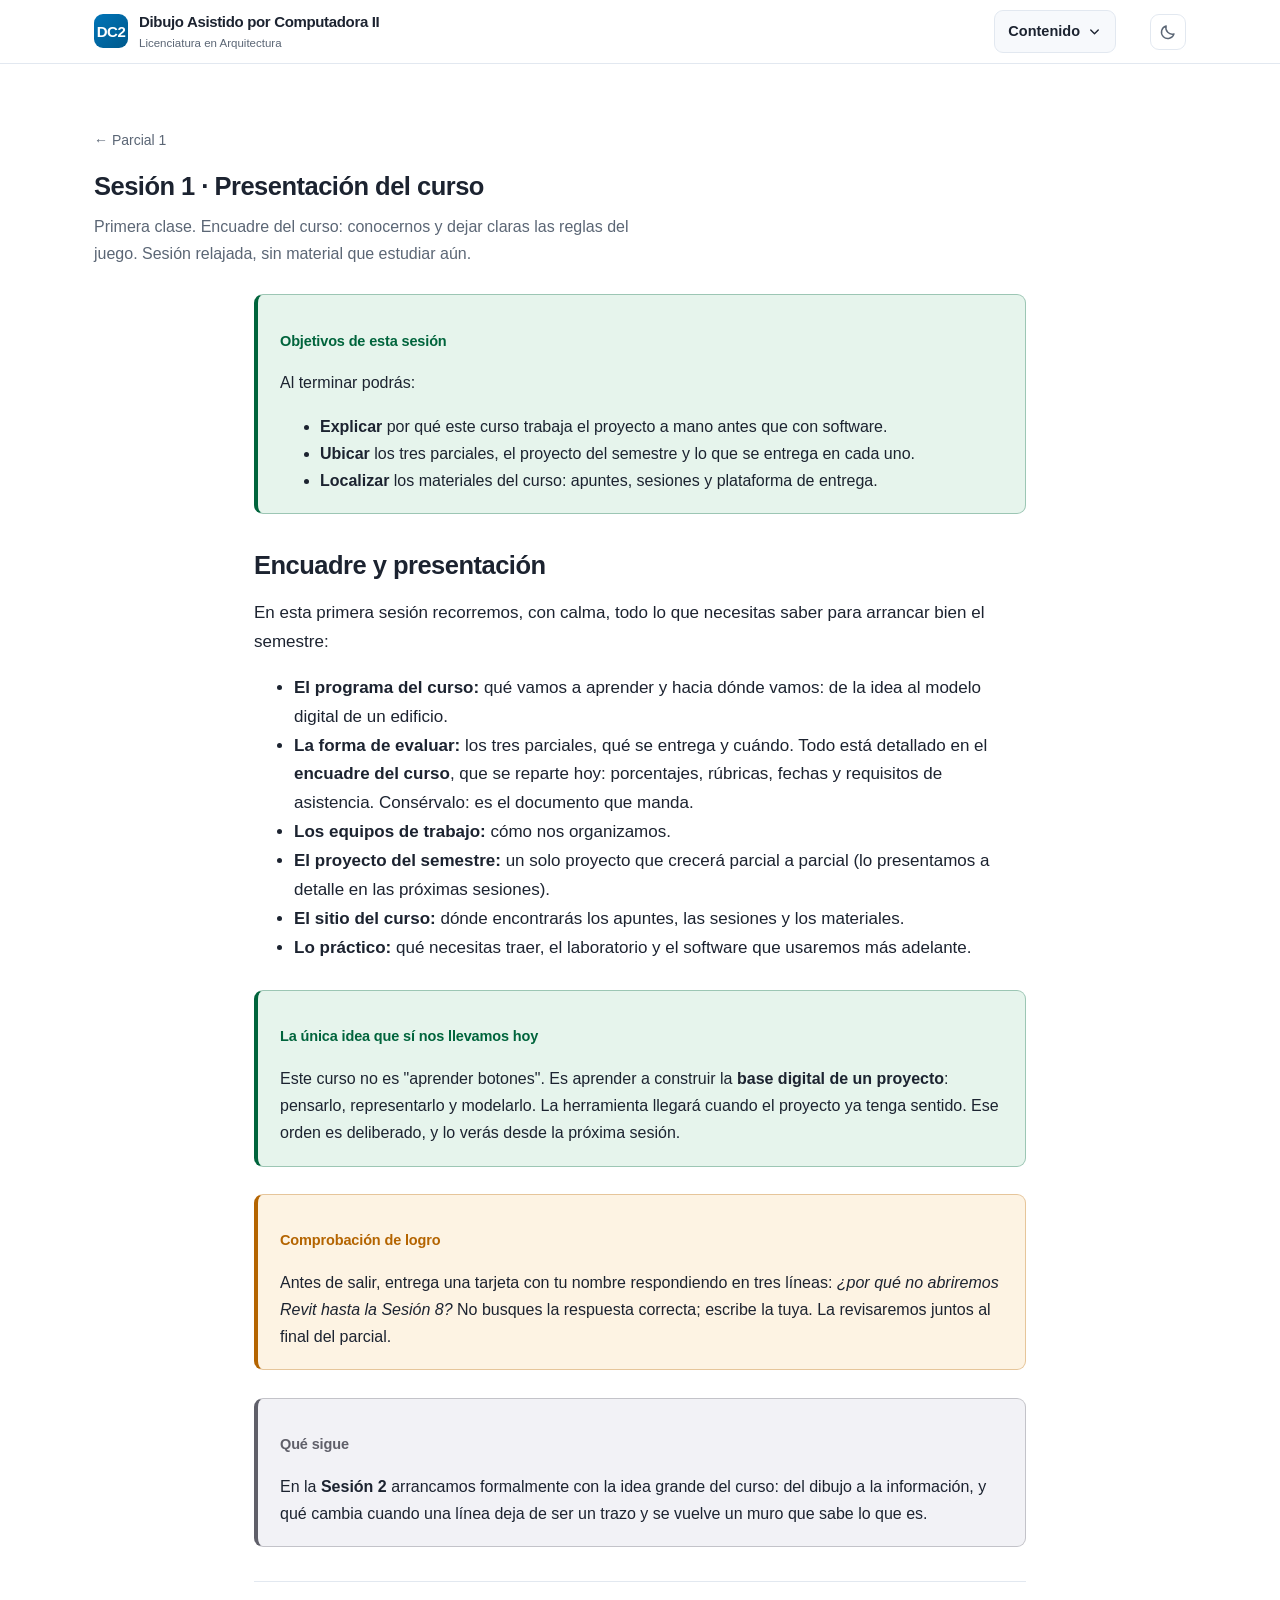
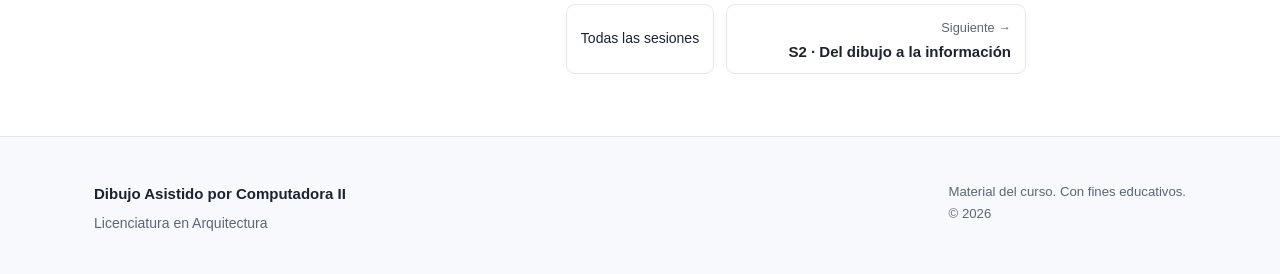
==== temas/sesion-1.html @ a5e87a87 "primer commit" ====
<!DOCTYPE html>
<html lang="es">
<head>
<meta charset="UTF-8">
<meta name="viewport" content="width=device-width, initial-scale=1">
<title>Sesión 1 · Presentación del curso | Dibujo Asistido por Computadora II</title>
<meta name="description" content="Sesión 1 del Parcial 1: encuadre y presentación del curso Dibujo Asistido por Computadora II.">
<link rel="stylesheet" href="../assets/css/estilos.css">
<script>
  (function () {
    try {
      var t = localStorage.getItem('dacii-tema');
      if (!t) t = window.matchMedia('(prefers-color-scheme: dark)').matches ? 'oscuro' : 'claro';
      if (t === 'oscuro') document.documentElement.setAttribute('data-tema', 'oscuro');
    } catch (e) {}
  })();
</script>
</head>
<body>

<nav class="nav">
  <div class="contenedor nav__inner">
    <a class="nav__marca" href="../index.html">
      <span class="nav__logo">DC2</span>
      <span>Dibujo Asistido por Computadora II<small>Licenciatura en Arquitectura</small></span>
    </a>
    <div class="menu" data-menu>
      <noscript><a class="menu__respaldo" href="../index.html">Contenido del curso</a></noscript>
    </div>
      <button class="tema-btn" id="tema-btn" type="button"
              aria-label="Cambiar entre modo claro y oscuro" title="Cambiar tema">
        <svg class="luna" viewBox="0 0 24 24" aria-hidden="true"><path d="M20 14.5A8.5 8.5 0 0 1 9.5 4a8.5 8.5 0 1 0 10.5 10.5Z"/></svg>
        <svg class="sol" viewBox="0 0 24 24" aria-hidden="true"><circle cx="12" cy="12" r="4.2"/><path d="M12 2.4v2.2M12 19.4v2.2M2.4 12h2.2M19.4 12h2.2M5.2 5.2l1.6 1.6M17.2 17.2l1.6 1.6M18.8 5.2l-1.6 1.6M6.8 17.2l-1.6 1.6"/></svg>
      </button>
  </div>
</nav>

<main>
<section class="seccion">
  <div class="contenedor parcial-cab">
    <a class="volver" href="../parcial-1.html">&larr; Parcial 1</a>
    <h1>Sesión 1 · Presentación del curso</h1>
    <p class="parcial-desc">Primera clase. Encuadre del curso: conocernos y dejar claras las reglas del juego. Sesión relajada, sin material que estudiar aún.</p>
  </div>

  <div class="contenedor sesion-cuerpo">

    <div class="caja caja--concepto">
      <p class="caja__titulo">Objetivos de esta sesión</p>
      <p>Al terminar podrás:</p>
      <ul>
        <li><strong>Explicar</strong> por qué este curso trabaja el proyecto a mano antes que con software.</li>
        <li><strong>Ubicar</strong> los tres parciales, el proyecto del semestre y lo que se entrega en cada uno.</li>
        <li><strong>Localizar</strong> los materiales del curso: apuntes, sesiones y plataforma de entrega.</li>
      </ul>
    </div>

    <h2>Encuadre y presentación</h2>
    <p>
      En esta primera sesión recorremos, con calma, todo lo que necesitas saber para arrancar bien el
      semestre:
    </p>
    <ul>
      <li><strong>El programa del curso:</strong> qué vamos a aprender y hacia dónde vamos: de la idea al modelo digital de un edificio.</li>
      <li><strong>La forma de evaluar:</strong> los tres parciales, qué se entrega y cuándo. Todo está detallado en el <strong>encuadre del curso</strong>, que se reparte hoy: porcentajes, rúbricas, fechas y requisitos de asistencia. Consérvalo: es el documento que manda.</li>
      <li><strong>Los equipos de trabajo:</strong> cómo nos organizamos.</li>
      <li><strong>El proyecto del semestre:</strong> un solo proyecto que crecerá parcial a parcial (lo presentamos a detalle en las próximas sesiones).</li>
      <li><strong>El sitio del curso:</strong> dónde encontrarás los apuntes, las sesiones y los materiales.</li>
      <li><strong>Lo práctico:</strong> qué necesitas traer, el laboratorio y el software que usaremos más adelante.</li>
    </ul>

    <div class="caja caja--concepto">
      <p class="caja__titulo">La única idea que sí nos llevamos hoy</p>
      <p>
        Este curso no es "aprender botones". Es aprender a construir la <strong>base digital de un
        proyecto</strong>: pensarlo, representarlo y modelarlo. La herramienta llegará cuando el proyecto
        ya tenga sentido. Ese orden es deliberado, y lo verás desde la próxima sesión.
      </p>
    </div>

    <div class="caja caja--practica">
      <p class="caja__titulo">Comprobación de logro</p>
      <p>
        Antes de salir, entrega una tarjeta con tu nombre respondiendo en tres líneas:
        <em>¿por qué no abriremos Revit hasta la Sesión 8?</em> No busques la respuesta correcta;
        escribe la tuya. La revisaremos juntos al final del parcial.
      </p>
    </div>

    <div class="caja caja--recordatorio">
      <p class="caja__titulo">Qué sigue</p>
      <p>
        En la <strong>Sesión 2</strong> arrancamos formalmente con la idea grande del curso: del dibujo a
        la información, y qué cambia cuando una línea deja de ser un trazo y se vuelve un muro que sabe lo
        que es.
      </p>
    </div>

    <nav class="nav-sesiones" aria-label="Navegación entre sesiones">
      <span class="nav-sesiones__hueco"></span>
      <a class="nav-sesiones__ind" href="../parcial-1.html">Todas las sesiones</a>
      <a class="nav-sesiones__sig" href="sesion-2.html">
        <span class="nav-sesiones__rotulo">Siguiente &rarr;</span>
        <span class="nav-sesiones__titulo">S2 · Del dibujo a la información</span>
      </a>
    </nav>

  </div>
</section>
</main>

<footer class="pie">
  <div class="contenedor pie__inner">
    <div>
      <strong>Dibujo Asistido por Computadora II</strong>
      Licenciatura en Arquitectura
    </div>
    <div class="pie__nota">
      Material del curso. Con fines educativos.
      <br>&copy; <span data-anio>2026</span>
    </div>
  </div>
</footer>

<script src="../assets/js/main.js"></script>
<script src="../assets/js/curso.js"></script>
<script src="../assets/js/menu.js"></script>
</body>
</html>
---- assets/css/estilos.css ----
/* ===================================================================
   Dibujo Asistido por Computadora II · Hoja de estilos
   =================================================================== */

:root {
  --azul-oscuro: #005a8c;
  --azul-medio: #0074b8;
  --azul-claro: #e8f0f9;
  --verde: #00643c;
  --verde-claro: #e6f4ec;
  --gris-azul: #465a6e;
  --gris-azul-claro: #eef2f7;
  --gris-calido: #5f5f69;
  --gris-calido-claro: #f2f2f6;
  --morado: #5a0078;
  --morado-claro: #f4ecf9;
  --naranja: #b46400;
  --naranja-claro: #fdf3e3;
  --rojo: #b41e1e;
  --rojo-claro: #fdeced;

  --texto: #1c2330;
  --texto-suave: #5b6675;
  --borde: #e2e8f0;
  --fondo: #ffffff;
  --fondo-alt: #f7f9fc;
  --tarjeta: #ffffff;
  --nav-fondo: rgba(255, 255, 255, .86);
  --hero-1: rgba(10, 77, 140, .11);
  --hero-2: rgba(0, 100, 60, .07);
  --brillo-fig: none;

  --radio: 14px;
  --radio-sm: 9px;
  --sombra: 0 1px 2px rgba(16, 30, 54, .04), 0 6px 20px rgba(16, 30, 54, .06);
  --sombra-hover: 0 2px 4px rgba(16, 30, 54, .06), 0 14px 34px rgba(16, 30, 54, .12);
  --ancho: 1140px;
  --sans: "Inter", -apple-system, BlinkMacSystemFont, "Segoe UI", Roboto, "Helvetica Neue", Arial, sans-serif;

  --alto-nav: 64px;
}

/* ===================================================================
   Tema oscuro
   Los acentos se aclaran (para leerse sobre fondo oscuro) y los fondos
   «claros» de las cajas didácticas se vuelven tintes profundos del
   mismo color, conservando el código cromático del apunte.
   =================================================================== */
[data-tema="oscuro"] {
  --azul-oscuro: #8ab8ea;
  --azul-medio: #6ba6e4;
  --azul-claro: #15273d;
  --verde: #6fd0a4;
  --verde-claro: #0e2a20;
  --gris-azul: #a8bacd;
  --gris-azul-claro: #1b2431;
  --gris-calido: #b2b2bf;
  --gris-calido-claro: #1f1f28;
  --morado: #cba0e2;
  --morado-claro: #241531;
  --naranja: #e2a755;
  --naranja-claro: #2b2010;
  --rojo: #ee9091;
  --rojo-claro: #2e1618;

  --texto: #e5ecf4;
  --texto-suave: #97a5b6;
  --borde: #27313f;
  --fondo: #0f1520;
  --fondo-alt: #151d2a;
  --tarjeta: #182131;
  --nav-fondo: rgba(15, 21, 32, .88);
  --hero-1: rgba(107, 166, 228, .12);
  --hero-2: rgba(111, 208, 164, .07);
  --brillo-fig: brightness(.9) contrast(1.02);

  --sombra: 0 1px 2px rgba(0, 0, 0, .3), 0 6px 20px rgba(0, 0, 0, .28);
  --sombra-hover: 0 2px 4px rgba(0, 0, 0, .34), 0 14px 34px rgba(0, 0, 0, .42);

  color-scheme: dark;
}

html { transition: none; }
body, .nav, .bloque, .caja, .instructor, table, .glosario div, .nav-apuntes a {
  transition: background-color .22s ease, border-color .22s ease, color .22s ease;
}
@media (prefers-reduced-motion: reduce) {
  * { transition: none !important; }
}

/* --- Reset --- */
*, *::before, *::after { box-sizing: border-box; }
html { scroll-behavior: smooth; scroll-padding-top: calc(var(--alto-nav) + 20px); -webkit-text-size-adjust: 100%; }
body {
  margin: 0;
  font-family: var(--sans);
  font-size: 17px;
  line-height: 1.7;
  color: var(--texto);
  background: var(--fondo);
  -webkit-font-smoothing: antialiased;
}
img { max-width: 100%; height: auto; display: block; }
a { color: var(--azul-medio); text-decoration: none; }
a:hover { text-decoration: underline; }
h1, h2, h3, h4 { line-height: 1.25; letter-spacing: -.02em; margin: 0 0 .5em; font-weight: 700; }

.contenedor { width: 100%; max-width: var(--ancho); margin: 0 auto; padding: 0 24px; }

/* ===================================================================
   Barra de navegación
   =================================================================== */
.nav {
  position: sticky; top: 0; z-index: 100;
  height: var(--alto-nav);
  background: var(--nav-fondo);
  backdrop-filter: saturate(180%) blur(14px);
  -webkit-backdrop-filter: saturate(180%) blur(14px);
  border-bottom: 1px solid var(--borde);
}
.nav__inner { height: 100%; display: flex; align-items: center; gap: 28px; }
.nav__marca { display: flex; align-items: center; gap: 11px; font-weight: 700; color: var(--texto); letter-spacing: -.02em; }
.nav__marca:hover { text-decoration: none; }
.nav__logo {
  width: 34px; height: 34px; border-radius: 9px; flex-shrink: 0;
  background: linear-gradient(135deg, var(--azul-medio), var(--azul-oscuro));
  color: #fff; display: grid; place-items: center;
  font-size: 13px; font-weight: 800; letter-spacing: -.03em;
}
.nav__marca span { font-size: 15px; }
.nav__marca small { display: block; font-size: 11.5px; font-weight: 500; color: var(--texto-suave); letter-spacing: 0; }
.nav__links { margin-left: auto; display: flex; gap: 6px; align-items: center; }
.nav__links a {
  color: var(--texto-suave); font-size: 14.5px; font-weight: 500;
  padding: 7px 13px; border-radius: 8px; transition: .18s;
}
.nav__links a:hover { background: var(--fondo-alt); color: var(--azul-oscuro); text-decoration: none; }
.nav__links a.activo { color: var(--azul-oscuro); background: var(--azul-claro); font-weight: 600; }

/* --- Menú «Contenido» --- */
.menu { position: relative; margin-left: auto; }
.menu__btn {
  display: inline-flex; align-items: center; gap: 7px;
  font: inherit; font-size: 14.5px; font-weight: 600;
  color: var(--texto); background: var(--fondo-alt);
  border: 1px solid var(--borde); border-radius: 9px;
  padding: 8px 13px; cursor: pointer; transition: .18s;
}
.menu__btn:hover { border-color: color-mix(in srgb, var(--azul-medio) 38%, var(--fondo)); color: var(--azul-oscuro); }
.menu__btn:focus-visible { outline: 2px solid var(--azul-medio); outline-offset: 2px; }
.menu__btn svg { width: 15px; height: 15px; fill: none; stroke: currentColor; stroke-width: 2.2; stroke-linecap: round; stroke-linejoin: round; transition: transform .2s; }
.menu.abierto .menu__btn { background: var(--azul-claro); border-color: color-mix(in srgb, var(--azul-medio) 42%, var(--fondo)); color: var(--azul-oscuro); }
.menu.abierto .menu__btn svg { transform: rotate(180deg); }

.menu__panel {
  position: absolute; right: 0; top: calc(100% + 9px); z-index: 200;
  width: min(430px, calc(100vw - 32px));
  max-height: min(72vh, 640px); overflow-y: auto;
  background: var(--tarjeta); border: 1px solid var(--borde);
  border-radius: var(--radio); box-shadow: var(--sombra-hover);
  padding: 8px;
}
.menu__panel[hidden] { display: none; }

.menu__bloque {
  display: flex; flex-direction: column; gap: 1px;
  margin: 10px 0 6px; padding: 0 12px;
  font-size: 14.5px; font-weight: 700; color: var(--texto); letter-spacing: -.01em;
}
.menu__bloque:first-child { margin-top: 4px; }
.menu__bloque span {
  font-size: 11px; font-weight: 700; letter-spacing: .09em;
  text-transform: uppercase; color: var(--azul-medio);
}

.menu__lista { list-style: none; margin: 0 0 4px; padding: 0; }
.menu__lista li {
  display: grid; grid-template-columns: 30px minmax(0, 1fr) auto;
  align-items: center; gap: 10px;
  padding: 9px 12px; border-radius: var(--radio-sm);
}
.menu__lista li:hover { background: var(--fondo-alt); }
.menu__clave { font-size: 12.5px; font-weight: 800; color: var(--azul-medio); }
.menu__tema { font-size: 14.3px; color: var(--texto); line-height: 1.4; }
.menu__accesos { display: flex; gap: 6px; }
.menu__accesos a {
  font-size: 12.3px; font-weight: 600; color: var(--texto-suave);
  border: 1px solid var(--borde); border-radius: 999px; padding: 3px 11px;
  white-space: nowrap; transition: .16s;
}
.menu__accesos a:hover { background: var(--azul-claro); border-color: color-mix(in srgb, var(--azul-medio) 40%, var(--fondo)); color: var(--azul-oscuro); text-decoration: none; }
.menu__accesos a.aqui { background: var(--azul-oscuro); border-color: var(--azul-oscuro); color: var(--fondo); }
[data-tema="oscuro"] .menu__accesos a.aqui { color: #0f1520; }
.menu__pendiente { font-size: 11.5px; color: var(--texto-suave); font-style: italic; white-space: nowrap; }

.menu__inicio {
  display: block; margin: 6px 0 2px; padding: 11px 12px;
  border-top: 1px solid var(--borde); border-radius: 0 0 var(--radio-sm) var(--radio-sm);
  font-size: 13.8px; font-weight: 600; color: var(--azul-medio);
}
.menu__inicio:hover { background: var(--fondo-alt); text-decoration: none; }

.menu__respaldo { margin-left: auto; font-size: 14.5px; font-weight: 500; color: var(--texto-suave); }

.menu__btn .ico-lista { display: none; }
.menu__fondo { display: none; }

/* ---- Móvil: el panel deja de flotar y se ancla bajo la barra ---- */
@media (max-width: 700px) {
  /* El texto no cabe, pero un galón suelto no significa nada: se cambia por un
     icono de lista, y el botón conserva su nombre accesible en el aria-label. */
  .menu__btn span, .menu__btn .ico-galon { display: none; }
  .menu__btn .ico-lista { display: block; width: 21px; height: 21px; }
  .menu__btn { padding: 7px 9px; }

  /* Se posiciona respecto a la ventana, no al botón: así ocupa todo el ancho
     sin depender de la posición del botón ni del padding del contenedor. */
  .menu { position: static; }
  .menu__panel {
    position: fixed; left: 0; right: 0; top: var(--alto-nav);
    width: auto; max-height: calc(100vh - var(--alto-nav));
    max-height: calc(100dvh - var(--alto-nav));
    border-radius: 0; border-left: 0; border-right: 0;
    box-shadow: 0 14px 30px rgba(0, 0, 0, .22);
    padding: 4px 6px calc(16px + env(safe-area-inset-bottom));
    overscroll-behavior: contain;
  }

  .menu__fondo {
    display: block; position: fixed; inset: 0; z-index: 150;
    background: rgba(9, 13, 20, .42);
    -webkit-backdrop-filter: blur(2px); backdrop-filter: blur(2px);
  }
  .menu__fondo[hidden] { display: none; }

  body.menu-abierto { overflow: hidden; }

  /* Dos renglones por subtema y objetivos táctiles más grandes */
  .menu__bloque { padding: 0 14px; margin: 14px 0 4px; }
  .menu__lista li {
    grid-template-columns: 28px minmax(0, 1fr);
    row-gap: 8px; padding: 11px 14px; align-items: start;
  }
  .menu__tema { font-size: 15px; }
  .menu__accesos, .menu__pendiente { grid-column: 2; }
  .menu__accesos a { padding: 8px 16px; font-size: 13.2px; }
  .menu__inicio { padding: 14px; margin-top: 8px; }
}

/* --- Interruptor de tema --- */
.tema-btn {
  margin-left: 6px; flex-shrink: 0;
  width: 36px; height: 36px; padding: 0;
  display: grid; place-items: center;
  background: transparent; color: var(--texto-suave);
  border: 1px solid var(--borde); border-radius: 9px;
  cursor: pointer; transition: .18s;
}
.tema-btn:hover { color: var(--azul-oscuro); background: var(--fondo-alt); border-color: color-mix(in srgb, var(--azul-medio) 38%, var(--fondo)); }
.tema-btn:focus-visible { outline: 2px solid var(--azul-medio); outline-offset: 2px; }
.tema-btn svg { width: 18px; height: 18px; fill: none; stroke: currentColor; stroke-width: 1.9; stroke-linecap: round; stroke-linejoin: round; }
/* se muestra el icono del tema al que se cambiará */
.tema-btn .luna { display: block; }
.tema-btn .sol  { display: none; }
[data-tema="oscuro"] .tema-btn .luna { display: none; }
[data-tema="oscuro"] .tema-btn .sol  { display: block; }

/* ===================================================================
   Portada (hero)
   =================================================================== */
.hero {
  background:
    radial-gradient(1100px 480px at 82% -12%, var(--hero-1), transparent 62%),
    radial-gradient(760px 400px at 8% 8%, var(--hero-2), transparent 60%),
    var(--fondo-alt);
  border-bottom: 1px solid var(--borde);
  padding: 76px 0 68px;
}
.hero__etiqueta {
  display: inline-flex; align-items: center; gap: 8px;
  font-size: 12.5px; font-weight: 600; letter-spacing: .07em; text-transform: uppercase;
  color: var(--azul-medio); background: var(--tarjeta);
  border: 1px solid color-mix(in srgb, var(--azul-medio) 22%, var(--fondo)); border-radius: 999px; padding: 6px 15px; margin-bottom: 22px;
}
.hero h1 { font-size: clamp(2.3rem, 5.4vw, 3.5rem); margin-bottom: .3em; letter-spacing: -.035em; }
.hero__sub { font-size: clamp(1.02rem, 2.1vw, 1.2rem); color: var(--texto-suave); max-width: 640px; margin: 0 0 30px; }
.hero__datos { display: flex; flex-wrap: wrap; gap: 12px; }
.dato {
  background: var(--tarjeta); border: 1px solid var(--borde); border-radius: 10px;
  padding: 9px 16px; font-size: 14px; color: var(--texto-suave);
}
.dato strong { color: var(--texto); font-weight: 600; }

/* ===================================================================
   Secciones
   =================================================================== */
.seccion { padding: 62px 0; }
.seccion--alt { background: var(--fondo-alt); border-block: 1px solid var(--borde); }
.seccion__titulo { font-size: 1.05rem; font-weight: 700; letter-spacing: .04em; text-transform: uppercase; color: var(--azul-medio); margin-bottom: 6px; }
.seccion__desc { color: var(--texto-suave); margin: 0 0 34px; max-width: 620px; }

/* ===================================================================
   Tarjetas de bloque
   =================================================================== */
/* min(330px, 100%) evita que la pista mínima supere el ancho de un celular angosto */
.bloques { display: grid; grid-template-columns: repeat(auto-fit, minmax(min(330px, 100%), 1fr)); gap: 24px; }

.bloque {
  background: var(--tarjeta); border: 1px solid var(--borde); border-radius: var(--radio);
  padding: 30px 30px 26px; box-shadow: var(--sombra);
  display: flex; flex-direction: column;
  transition: transform .22s ease, box-shadow .22s ease, border-color .22s ease;
}
.bloque:hover { transform: translateY(-3px); box-shadow: var(--sombra-hover); border-color: color-mix(in srgb, var(--azul-medio) 30%, var(--fondo)); }
.bloque__cab { display: flex; align-items: flex-start; gap: 15px; margin-bottom: 16px; }
.bloque__num {
  width: 46px; height: 46px; flex-shrink: 0; border-radius: 12px;
  display: grid; place-items: center; font-size: 19px; font-weight: 800;
  background: var(--azul-claro); color: var(--azul-oscuro);
}
.bloque--2 .bloque__num { background: var(--verde-claro); color: var(--verde); }
.bloque__cab h3 { font-size: 1.32rem; margin: 3px 0 3px; }
.bloque__cab p { margin: 0; font-size: 13.5px; color: var(--texto-suave); }
.bloque > p { color: var(--texto-suave); font-size: 15.2px; margin: 0 0 20px; }

.subtemas { list-style: none; margin: 0 0 22px; padding: 0; display: flex; flex-direction: column; gap: 9px; }
.subtemas li a, .subtemas li span {
  display: flex; align-items: center; gap: 12px;
  padding: 12px 15px; border-radius: var(--radio-sm);
  background: var(--fondo-alt); border: 1px solid transparent;
  font-size: 15px; color: var(--texto); transition: .18s;
}
.subtemas li a:hover { background: var(--azul-claro); border-color: color-mix(in srgb, var(--azul-medio) 34%, var(--fondo)); text-decoration: none; }
.subtemas li span { color: var(--texto-suave); }
.subtemas .clave { font-weight: 700; color: var(--azul-medio); font-size: 13px; min-width: 26px; }
.bloque--2 .subtemas .clave { color: var(--verde); }
.subtemas .flecha { margin-left: auto; color: var(--texto-suave); font-size: 15px; }

.bloque__pie { margin-top: auto; padding-top: 18px; border-top: 1px solid var(--borde); display: flex; align-items: center; gap: 10px; }

.chip {
  display: inline-flex; align-items: center; gap: 6px;
  font-size: 12px; font-weight: 600; letter-spacing: .03em;
  padding: 4px 11px; border-radius: 999px;
}
.chip--ok { background: var(--verde-claro); color: var(--verde); }
.chip--wip { background: var(--naranja-claro); color: var(--naranja); }
.chip--info { background: var(--azul-claro); color: var(--azul-oscuro); }
.chip--llave { background: var(--morado-claro); color: var(--morado); }

/* ===================================================================
   Instructor
   =================================================================== */
.instructor {
  display: flex; align-items: center; gap: 34px;
  background: var(--tarjeta); border: 1px solid var(--borde); border-radius: var(--radio);
  padding: 34px 38px; box-shadow: var(--sombra); max-width: 680px;
}
.instructor__foto {
  width: 156px; height: 156px; flex-shrink: 0;
  border-radius: 50%; object-fit: cover; object-position: center 42%;
  background: var(--tarjeta);
  border: 4px solid var(--tarjeta);
  box-shadow: 0 0 0 1px var(--borde), 0 8px 24px rgba(16, 30, 54, .13);
}
.instructor__nombre { font-size: 1.42rem; margin: 0 0 3px; letter-spacing: -.025em; }
.instructor__rol { font-size: 14px; font-weight: 600; letter-spacing: .05em; text-transform: uppercase; color: var(--azul-medio); margin: 0 0 12px; }
.instructor__nota { margin: 0; color: var(--texto-suave); font-size: 15.2px; line-height: 1.6; }

@media (max-width: 620px) {
  .instructor { flex-direction: column; text-align: center; gap: 22px; padding: 30px 24px; }
  .instructor__foto { width: 132px; height: 132px; }
}

/* ===================================================================
   Botones
   =================================================================== */
.btn {
  display: inline-flex; align-items: center; gap: 8px;
  padding: 11px 20px; border-radius: 10px; font-size: 14.5px; font-weight: 600;
  border: 1px solid transparent; cursor: pointer; transition: .18s;
}
.btn:hover { text-decoration: none; }
.btn--primario { background: var(--azul-oscuro); color: #fff; }
.btn--primario:hover { background: var(--azul-medio); }
.btn--sec { background: var(--tarjeta); color: var(--texto); border-color: var(--borde); }
.btn--sec:hover { border-color: color-mix(in srgb, var(--azul-medio) 38%, var(--fondo)); background: var(--fondo-alt); }

/* ===================================================================
   Página de apunte: layout con índice lateral
   =================================================================== */
.apunte-layout {
  max-width: var(--ancho); margin: 0 auto; padding: 0 24px;
  display: grid; grid-template-columns: 258px minmax(0, 1fr); gap: 52px;
  align-items: start;
}

.toc {
  position: sticky; top: calc(var(--alto-nav) + 26px);
  max-height: calc(100vh - var(--alto-nav) - 52px); overflow-y: auto;
  padding: 26px 0 40px; font-size: 14px;
}
.toc__titulo { font-size: 11.5px; font-weight: 700; letter-spacing: .1em; text-transform: uppercase; color: var(--texto-suave); margin-bottom: 14px; }
.toc ol { list-style: none; margin: 0; padding: 0; border-left: 2px solid var(--borde); }
.toc li a {
  display: block; padding: 6px 0 6px 15px; margin-left: -2px;
  border-left: 2px solid transparent; color: var(--texto-suave); line-height: 1.45; transition: .16s;
}
.toc li a:hover { color: var(--azul-oscuro); text-decoration: none; }
.toc li a.activo { color: var(--azul-oscuro); font-weight: 600; border-left-color: var(--azul-medio); }
.toc li.sub a { padding-left: 27px; font-size: 13.3px; }

.apunte { padding: 26px 0 80px; min-width: 0; max-width: 780px; }

.miga { font-size: 13.5px; color: var(--texto-suave); margin-bottom: 20px; }
.miga a { color: var(--texto-suave); }
.miga span { margin: 0 7px; opacity: .55; }

.apunte__cab { padding-bottom: 30px; border-bottom: 1px solid var(--borde); margin-bottom: 12px; }
.apunte__cab .etiqueta {
  display: inline-block; font-size: 12px; font-weight: 700; letter-spacing: .09em; text-transform: uppercase;
  color: var(--azul-medio); background: var(--azul-claro); padding: 5px 12px; border-radius: 999px; margin-bottom: 16px;
}
.apunte__cab h1 { font-size: clamp(1.95rem, 4.2vw, 2.7rem); margin-bottom: .3em; }
.apunte__cab .bajada { color: var(--texto-suave); font-size: 1.05rem; margin: 0 0 22px; }
.apunte__acciones { display: flex; flex-wrap: wrap; gap: 10px; }

.apunte h2 {
  font-size: 1.58rem; margin: 2.4em 0 .7em; padding-top: .35em;
  scroll-margin-top: calc(var(--alto-nav) + 20px);
}
.apunte h2:first-of-type { margin-top: 1.6em; }
.apunte h3 { font-size: 1.17rem; margin: 1.9em 0 .55em; color: var(--azul-oscuro); scroll-margin-top: calc(var(--alto-nav) + 20px); }
.apunte p { margin: 0 0 1.15em; }
.apunte ul, .apunte ol { margin: 0 0 1.25em; padding-left: 1.45em; }
.apunte li { margin-bottom: .45em; }
.apunte li::marker { color: var(--azul-medio); }

.divisor-parte {
  display: flex; align-items: center; gap: 18px;
  margin: 3.4em 0 2em; color: var(--azul-oscuro);
  font-size: 13px; font-weight: 700; letter-spacing: .13em; text-transform: uppercase;
  scroll-margin-top: calc(var(--alto-nav) + 20px);
}
.divisor-parte::before, .divisor-parte::after { content: ""; flex: 1; height: 1px; background: linear-gradient(90deg, transparent, color-mix(in srgb, var(--azul-medio) 45%, var(--fondo)), transparent); }

/* --- Cajas didácticas --- */
.caja {
  border-radius: var(--radio-sm); border: 1px solid; border-left-width: 4px;
  padding: 19px 22px; margin: 1.7em 0; font-size: 16px;
}
.caja__titulo { font-weight: 700; font-size: 14.5px; margin-bottom: 9px; display: flex; align-items: center; gap: 8px; letter-spacing: -.01em; }
.caja p:last-child, .caja ul:last-child, .caja ol:last-child { margin-bottom: 0; }
.caja ul, .caja ol { margin-bottom: .6em; }

.caja--definicion { background: var(--azul-claro); border-color: color-mix(in srgb, var(--azul-oscuro) 32%, var(--azul-claro)); border-left-color: var(--azul-oscuro); }
.caja--definicion .caja__titulo { color: var(--azul-oscuro); }
.caja--concepto { background: var(--verde-claro); border-color: color-mix(in srgb, var(--verde) 32%, var(--verde-claro)); border-left-color: var(--verde); }
.caja--concepto .caja__titulo { color: var(--verde); }
.caja--alerta { background: var(--gris-azul-claro); border-color: color-mix(in srgb, var(--gris-azul) 32%, var(--gris-azul-claro)); border-left-color: var(--gris-azul); }
.caja--alerta .caja__titulo { color: var(--gris-azul); }
.caja--recordatorio { background: var(--gris-calido-claro); border-color: color-mix(in srgb, var(--gris-calido) 32%, var(--gris-calido-claro)); border-left-color: var(--gris-calido); }
.caja--recordatorio .caja__titulo { color: var(--gris-calido); }
.caja--reflexion { background: var(--morado-claro); border-color: color-mix(in srgb, var(--morado) 32%, var(--morado-claro)); border-left-color: var(--morado); }
.caja--reflexion .caja__titulo { color: var(--morado); }
.caja--practica { background: var(--naranja-claro); border-color: color-mix(in srgb, var(--naranja) 32%, var(--naranja-claro)); border-left-color: var(--naranja); }
.caja--practica .caja__titulo { color: var(--naranja); }

/* --- Figuras --- */
figure { margin: 2em 0; }
figure img { border-radius: var(--radio-sm); border: 1px solid var(--borde); margin: 0 auto; filter: var(--brillo-fig); }
figcaption { font-size: 13.6px; color: var(--texto-suave); line-height: 1.55; margin-top: 11px; text-align: center; }
figcaption b { color: var(--texto); font-weight: 600; }
.fig-doble { display: grid; grid-template-columns: 1fr 1fr; gap: 20px; align-items: end; }
.fig-doble figcaption { margin-top: 9px; font-size: 12.8px; }
.fig-estrecha img { max-width: min(460px, 100%); }
.fig-media img { max-width: min(600px, 100%); }

/* --- Tablas --- */
.tabla-envoltura { overflow-x: auto; margin: 1.9em 0; border: 1px solid var(--borde); border-radius: var(--radio-sm); }
table { width: 100%; border-collapse: collapse; font-size: 15.2px; }
thead th {
  background: var(--fondo-alt); text-align: left; font-weight: 700; font-size: 13.5px;
  letter-spacing: .02em; color: var(--azul-oscuro); padding: 13px 17px; border-bottom: 2px solid var(--borde);
}
tbody td { padding: 13px 17px; border-bottom: 1px solid var(--borde); vertical-align: top; line-height: 1.55; }
tbody tr:last-child td { border-bottom: none; }
tbody tr:hover { background: var(--fondo-alt); }
table.centrada td, table.centrada th { text-align: center; }
.tabla-titulo { font-size: 13.6px; color: var(--texto-suave); margin: -1.1em 0 1.9em; text-align: center; }
/* Cuando el título va DENTRO de .tabla-envoltura, se muestra como barra de encabezado
   (evita que el margen negativo lo recorte contra el borde de la caja con overflow). */
.tabla-envoltura .tabla-titulo { margin: 0; padding: 0.7em 0.9em; border-bottom: 1px solid var(--borde); font-weight: 600; }

/* El título de tabla va en <caption> por accesibilidad: los lectores de pantalla
   lo anuncian junto con la tabla. Se estiliza igual que la antigua barra de encabezado. */
caption.tabla-titulo {
  caption-side: top;
  margin: 0;
  padding: 0.7em 0.9em;
  border-bottom: 1px solid var(--borde);
  font-size: 13.6px;
  font-weight: 600;
  color: var(--texto-suave);
  text-align: center;
  background: var(--fondo);
}

/* --- Línea de tiempo --- */
.timeline { margin: 2.2em 0 1.4em; overflow-x: auto; padding-bottom: 6px;
  -webkit-overflow-scrolling: touch;
  mask-image: linear-gradient(90deg, #000 92%, transparent);
  -webkit-mask-image: linear-gradient(90deg, #000 92%, transparent); }
@media (min-width: 780px) { .timeline { mask-image: none; -webkit-mask-image: none; } }
.timeline__pista { display: flex; gap: 0; min-width: 700px; position: relative; padding-top: 8px; }
.timeline__pista::before { content: ""; position: absolute; left: 0; right: 0; top: 34px; height: 2px; background: linear-gradient(90deg, color-mix(in srgb, var(--azul-medio) 32%, var(--fondo)), var(--azul-medio)); }
.hito { flex: 1; text-align: center; position: relative; padding-top: 0; }
.hito__anio { font-size: 13px; font-weight: 700; color: var(--azul-oscuro); margin-bottom: 8px; }
.hito__punto { width: 13px; height: 13px; border-radius: 50%; background: var(--tarjeta); border: 3px solid var(--azul-medio); margin: 0 auto 12px; position: relative; z-index: 1; }
.hito__texto { font-size: 12.4px; color: var(--texto-suave); line-height: 1.45; padding: 0 6px; }

/* --- Glosario --- */
.glosario { display: grid; gap: 2px; margin: 1.6em 0; border: 1px solid var(--borde); border-radius: var(--radio-sm); overflow: hidden; }
.glosario div { display: grid; grid-template-columns: 210px minmax(0,1fr); gap: 18px; padding: 14px 18px; background: var(--tarjeta); border-bottom: 1px solid var(--borde); font-size: 15.2px; }
.glosario div:last-child { border-bottom: none; }
.glosario dt { font-weight: 700; color: var(--azul-oscuro); margin: 0; }
.glosario dd { margin: 0; color: var(--texto-suave); }

/* --- Referencias / créditos --- */
.referencias { font-size: 15px; }
.referencias li { margin-bottom: .8em; }
.creditos { font-size: 13.2px; color: var(--texto-suave); background: var(--fondo-alt); border: 1px solid var(--borde); border-radius: var(--radio-sm); padding: 17px 20px; margin-top: 2.2em; line-height: 1.6; }

/* --- Navegación entre apuntes --- */
.nav-apuntes { display: grid; grid-template-columns: 1fr 1fr; gap: 16px; margin-top: 3.4em; padding-top: 2.2em; border-top: 1px solid var(--borde); }
.nav-apuntes a {
  border: 1px solid var(--borde); border-radius: var(--radio-sm); padding: 16px 19px;
  background: var(--tarjeta); transition: .18s; display: block;
}
.nav-apuntes a:hover { border-color: color-mix(in srgb, var(--azul-medio) 38%, var(--fondo)); box-shadow: var(--sombra); text-decoration: none; }
.nav-apuntes small { display: block; font-size: 12px; color: var(--texto-suave); margin-bottom: 4px; letter-spacing: .04em; text-transform: uppercase; font-weight: 600; }
.nav-apuntes strong { font-size: 15.2px; color: var(--texto); font-weight: 600; }
.nav-apuntes .der { text-align: right; }

/* --- Ecuaciones --- */
mjx-container[display="true"] { margin: 1.4em 0 !important; overflow-x: auto; overflow-y: hidden; }

/* ===================================================================
   Taller interactivo
   =================================================================== */
.taller-barra {
  position: sticky; top: var(--alto-nav); z-index: 50;
  display: flex; align-items: center; flex-wrap: wrap; gap: 12px;
  padding: 13px 18px; margin: 0 0 30px;
  background: var(--nav-fondo);
  backdrop-filter: saturate(180%) blur(14px);
  -webkit-backdrop-filter: saturate(180%) blur(14px);
  border: 1px solid var(--borde); border-radius: var(--radio-sm);
}
.taller-barra .marcador { font-size: 14.5px; color: var(--texto-suave); margin-right: auto; }
.taller-barra .marcador strong { color: var(--texto); }
.taller-barra .btn { padding: 8px 15px; font-size: 13.8px; }

.actividad {
  margin: 2.6em 0 0; padding-top: .4em;
  scroll-margin-top: calc(var(--alto-nav) + 76px);
}
.actividad__cab {
  display: flex; align-items: center; gap: 13px;
  background: var(--azul-oscuro); color: var(--fondo);
  border-radius: var(--radio-sm); padding: 13px 20px; margin-bottom: 18px;
}
[data-tema="oscuro"] .actividad__cab { color: #0f1520; }
.actividad__cab .n {
  width: 27px; height: 27px; flex-shrink: 0; border-radius: 50%;
  display: grid; place-items: center; font-size: 13.5px; font-weight: 800;
  background: rgba(255, 255, 255, .22);
}
.actividad__cab h2 { font-size: 1.16rem; margin: 0; letter-spacing: -.02em; }

.modelo { background: var(--verde-claro); border-color: color-mix(in srgb, var(--verde) 32%, var(--verde-claro)); border-left-color: var(--verde); }
.modelo .caja__titulo { color: var(--verde); }
.pista { background: var(--naranja-claro); border-color: color-mix(in srgb, var(--naranja) 30%, var(--naranja-claro)); border-left-color: var(--naranja); font-size: 15px; }
.pista .caja__titulo { color: var(--naranja); }

.ejercicio { border: 1px solid var(--borde); border-radius: var(--radio-sm); padding: 20px 22px; margin: 1.5em 0; background: var(--tarjeta); }
.ejercicio__num { font-weight: 700; color: var(--azul-oscuro); font-size: 15.5px; display: block; margin-bottom: 4px; }
.ejercicio__num .tipo { font-weight: 600; font-size: 11.5px; letter-spacing: .07em; text-transform: uppercase; color: var(--texto-suave); margin-left: 8px; }
.ejercicio > p:last-child, .ejercicio > ol:last-child, .ejercicio > div:last-child { margin-bottom: 0; }

/* --- Campos --- */
.hueco, .hueco-sel {
  font: inherit; font-size: 15.5px; color: var(--texto);
  background: var(--fondo-alt);
  border: 1px solid var(--borde); border-bottom: 2px solid var(--texto-suave);
  border-radius: 5px 5px 0 0; padding: 3px 8px; margin: 0 2px;
  transition: .16s; max-width: 100%;
}
.hueco:focus, .hueco-sel:focus { outline: none; border-bottom-color: var(--azul-medio); background: var(--azul-claro); }
.hueco-sel { padding: 4px 6px; }
.abierta {
  font: inherit; font-size: 15.5px; line-height: 1.6; color: var(--texto);
  width: 100%; background: var(--fondo-alt);
  border: 1px solid var(--borde); border-radius: var(--radio-sm);
  padding: 10px 13px; margin-top: 7px; resize: vertical;
}
.abierta:focus { outline: none; border-color: var(--azul-medio); }

.eleccion { display: inline-flex; gap: 5px; vertical-align: middle; margin-right: 9px; }
.eleccion button {
  font: inherit; font-size: 14px; font-weight: 700; line-height: 1;
  min-width: 34px; padding: 7px 9px; cursor: pointer;
  color: var(--texto-suave); background: var(--fondo-alt);
  border: 1px solid var(--borde); border-radius: 7px; transition: .16s;
}
.eleccion button:hover { border-color: var(--azul-medio); color: var(--azul-oscuro); }
.eleccion button[aria-pressed="true"] { background: var(--azul-oscuro); border-color: var(--azul-oscuro); color: var(--fondo); }
[data-tema="oscuro"] .eleccion button[aria-pressed="true"] { color: #0f1520; }

.opciones { display: flex; flex-wrap: wrap; gap: 8px 20px; margin: 8px 0 0; }
.opciones label { display: inline-flex; align-items: center; gap: 7px; font-size: 15.5px; cursor: pointer; }
.opciones input { accent-color: var(--azul-medio); width: 16px; height: 16px; }

.lista-ej { list-style: none; padding: 0; margin: 12px 0 0; }
.lista-ej > li { display: flex; align-items: flex-start; gap: 10px; padding: 7px 0; border-bottom: 1px solid var(--borde); }
.lista-ej > li:last-child { border-bottom: none; }
.lista-ej .enun { flex: 1; min-width: 0; }
.lista-ej .justif { display: block; width: 100%; margin-top: 6px; }

/* --- Estado de corrección --- */
.bien  { border-color: var(--verde) !important; background: var(--verde-claro) !important; }
.mal   { border-color: var(--naranja) !important; background: var(--naranja-claro) !important; }
.marca { font-size: 14px; font-weight: 700; margin-left: 7px; vertical-align: middle; }
.marca.ok  { color: var(--verde); }
.marca.no  { color: var(--naranja); }
.revisar {
  display: inline-flex; align-items: center; gap: 6px; margin-top: 8px;
  font-size: 13.2px; color: var(--texto-suave);
  background: var(--gris-calido-claro); border: 1px solid var(--borde);
  border-radius: 999px; padding: 4px 12px;
}
.revisar a { font-weight: 600; }

/* --- Emparejar / receta / mapa --- */
.emparejar { display: grid; grid-template-columns: minmax(0, 1fr) minmax(0, 1.25fr); gap: 26px; margin-top: 12px; }
.emparejar ol { margin: 0; padding-left: 1.3em; }
.emparejar > div > p { font-size: 12px; font-weight: 700; letter-spacing: .07em; text-transform: uppercase; color: var(--texto-suave); margin: 0 0 8px; }
.emparejar li { margin-bottom: 9px; }

.flujo { display: grid; gap: 12px; margin: 14px 0 0; }
.flujo__fila { display: flex; align-items: center; flex-wrap: wrap; gap: 9px; font-size: 15.5px; }
.ficha { background: var(--fondo-alt); border: 1px solid var(--borde); border-radius: 8px; padding: 8px 14px; font-weight: 600; }
.ficha--fuerte { background: var(--azul-oscuro); color: var(--fondo); border-color: var(--azul-oscuro); }
[data-tema="oscuro"] .ficha--fuerte { color: #0f1520; }
.flujo__op { color: var(--azul-medio); font-weight: 800; }

.mapa { display: grid; grid-template-columns: repeat(auto-fit, minmax(200px, 1fr)); gap: 14px; margin-top: 14px; align-items: center; }
.mapa .nodo { border: 1px solid var(--borde); border-radius: var(--radio-sm); padding: 14px 16px; text-align: center; font-size: 15px; background: var(--fondo-alt); }
.mapa .nodo strong { display: block; margin-bottom: 6px; color: var(--azul-oscuro); }

.obras { display: grid; grid-template-columns: repeat(auto-fit, minmax(190px, 1fr)); gap: 20px; margin-top: 14px; }
.obras--duo { grid-template-columns: minmax(0, .88fr) minmax(0, 1.12fr); align-items: start; }
.obras figure { margin: 0; }
.obras img { width: 100%; height: auto; max-height: 220px; object-fit: contain; background: var(--tarjeta); filter: var(--brillo-fig); }
.obras .campos { margin-top: 9px; font-size: 14.5px; display: grid; gap: 7px; }

@media (max-width: 700px) {
  .obras, .obras--duo { grid-template-columns: 1fr; }
  .obras img { max-height: 46vh; }
  .emparejar { grid-template-columns: 1fr; gap: 16px; }
  .taller-barra { top: 0; }
  .actividad__cab h2 { font-size: 1.05rem; }
  .lista-ej > li { flex-wrap: wrap; }
}

@media print {
  .taller-barra { display: none !important; }
  .hueco, .hueco-sel, .abierta { background: none; border-bottom: 1px solid #000; }
  .actividad { break-inside: avoid; }
}

/* ===================================================================
   Lupa: ampliar figuras al tocarlas
   =================================================================== */
.lupa-env { position: relative; display: block; }
.ampliable { cursor: zoom-in; }
figure .ampliable:focus-visible { outline: 2px solid var(--azul-medio); outline-offset: 3px; }

/* Distintivo discreto que aparece al pasar el cursor (en táctil no estorba) */
.lupa-marca {
  position: absolute; right: 10px; bottom: 10px; z-index: 2;
  width: 30px; height: 30px; border-radius: 50%;
  display: grid; place-items: center; pointer-events: none;
  background: rgba(15, 21, 32, .62); color: #fff;
  opacity: 0; transform: scale(.85); transition: .18s;
}
.lupa-marca svg { width: 15px; height: 15px; fill: none; stroke: currentColor; stroke-width: 2.1; stroke-linecap: round; }
.lupa-env:hover .lupa-marca, .ampliable:focus-visible + .lupa-marca { opacity: 1; transform: scale(1); }
@media (hover: none) { .lupa-marca { opacity: .85; transform: scale(1); } }

.visor {
  position: fixed; inset: 0; z-index: 500;
  display: flex; flex-direction: column;
  background: rgba(9, 13, 20, .93);
  opacity: 0; transition: opacity .18s;
}
.visor[hidden] { display: none; }
.visor.visible { opacity: 1; }

.visor__barra {
  display: flex; align-items: center; gap: 12px;
  padding: 10px 14px; flex-shrink: 0;
  color: #e8eef6; font-size: 13.5px;
}
.visor__titulo { margin-right: auto; opacity: .85; font-weight: 600; letter-spacing: .02em; }
.visor__accion {
  display: grid; place-items: center; width: 38px; height: 38px; padding: 0;
  font: inherit; color: #e8eef6; background: rgba(255, 255, 255, .1);
  border: 1px solid rgba(255, 255, 255, .18); border-radius: 9px; cursor: pointer; transition: .16s;
}
.visor__accion:hover { background: rgba(255, 255, 255, .2); }
.visor__accion:focus-visible { outline: 2px solid #8ab8ea; outline-offset: 2px; }
.visor__accion svg { width: 18px; height: 18px; fill: none; stroke: currentColor; stroke-width: 2; stroke-linecap: round; stroke-linejoin: round; }

.visor__lienzo {
  flex: 1; min-height: 0; overflow: auto; padding: 0 14px;
  display: flex; align-items: center; justify-content: center;
  -webkit-overflow-scrolling: touch;
}
.visor__lienzo img, .visor__lienzo svg {
  display: block; margin: auto;
  max-width: 100%; max-height: 100%;
  width: auto; height: auto;
  background: #fff; border-radius: 6px;
  transition: none;      /* el zoom no se anima: en móvil se siente más directo */
}
.visor__lienzo svg { padding: 10px; }
/* Con zoom: la imagen crece y el lienzo se desplaza */
.visor.zoom .visor__lienzo { align-items: flex-start; justify-content: flex-start; cursor: grab; }
.visor.zoom .visor__lienzo img, .visor.zoom .visor__lienzo svg {
  max-width: none; max-height: none;
  width: var(--zoom-ancho, 210%); height: auto; margin: 0;
}

.visor__pie {
  flex-shrink: 0; padding: 12px 18px calc(12px + env(safe-area-inset-bottom));
  color: #c3cede; font-size: 13.2px; line-height: 1.55;
  max-height: 32vh; overflow-y: auto;
  border-top: 1px solid rgba(255, 255, 255, .1);
}
.visor__pie b { color: #eef3f9; }
.visor__pie em { color: #d5dee9; }

@media (max-width: 640px) {
  .visor__pie { font-size: 12.6px; max-height: 26vh; padding: 10px 14px calc(10px + env(safe-area-inset-bottom)); }
  .visor__lienzo { padding: 0 6px; }
}

@media print { .visor, .lupa-marca { display: none !important; } }

/* ===================================================================
   Pie de página
   =================================================================== */
.pie { background: var(--fondo-alt); border-top: 1px solid var(--borde); padding: 44px 0 38px; font-size: 14px; color: var(--texto-suave); }
.pie__inner { display: flex; flex-wrap: wrap; gap: 22px; justify-content: space-between; align-items: flex-start; }
.pie strong { color: var(--texto); display: block; margin-bottom: 5px; font-size: 15px; }
.pie__nota { max-width: 470px; font-size: 13.2px; line-height: 1.6; }

/* ===================================================================
   Responsive
   =================================================================== */
@media (max-width: 980px) {
  .apunte-layout { grid-template-columns: 1fr; gap: 0; }
  .toc {
    position: static; max-height: none; overflow: visible;
    background: var(--fondo-alt); border: 1px solid var(--borde);
    border-radius: var(--radio-sm); padding: 18px 20px; margin: 22px 0 4px;
  }
  .toc ol { column-count: 2; column-gap: 26px; }
  .toc li { break-inside: avoid; }
  .apunte { max-width: none; }
}
@media (max-width: 700px) {
  body { font-size: 16.4px; }
  .contenedor, .apunte-layout { padding: 0 18px; }
  .nav__links a { padding: 7px 9px; font-size: 13.6px; }
  .nav__marca small { display: none; }
  .hero { padding: 52px 0 46px; }
  .seccion { padding: 46px 0; }
  .bloque { padding: 24px 22px 22px; }
  .fig-doble { grid-template-columns: 1fr; }
  .toc ol { column-count: 1; }
  .glosario div { grid-template-columns: 1fr; gap: 4px; }
  .nav-apuntes { grid-template-columns: 1fr; }
  .nav-apuntes .der { text-align: left; }
  .caja { padding: 16px 17px; }
}

/* --- Impresión --- */

/* ===================================================================
   Candado · pantalla de acceso de los talleres cifrados
   =================================================================== */

/* Sin barra lateral, el artículo ocupa las dos columnas */
.apunte-layout > .apunte:only-child { grid-column: 1 / -1; }

/* Candadito junto a los talleres que piden código */
.ico-candado {
  width: 12.5px; height: 12.5px; flex: none;
  margin-left: 5px; vertical-align: -2px;
  fill: none; stroke: currentColor; stroke-width: 1.9;
  stroke-linecap: round; stroke-linejoin: round; opacity: .7;
}
.subtemas .ico-candado { margin-left: 2px; opacity: .55; }
.subtemas li a:hover .ico-candado, .menu__accesos a:hover .ico-candado { opacity: 1; }

.candado {
  max-width: 560px; margin: 40px auto 80px; text-align: center;
  background: var(--tarjeta); border: 1px solid var(--borde);
  border-radius: var(--radio); box-shadow: var(--sombra);
  padding: 44px 34px 34px;
}

.candado__marca {
  width: 66px; height: 66px; margin: 0 auto 20px;
  display: grid; place-items: center; border-radius: 50%;
  background: var(--azul-claro); color: var(--azul-medio);
}
.candado__marca svg {
  width: 32px; height: 32px; fill: none; stroke: currentColor;
  stroke-width: 1.7; stroke-linecap: round; stroke-linejoin: round;
}
.candado__marca circle { fill: currentColor; stroke: none; }

.candado__etiqueta {
  font-size: 12.5px; font-weight: 700; letter-spacing: .06em; text-transform: uppercase;
  color: var(--texto-suave); margin: 0 0 8px;
}
.candado__titulo { font-size: 25px; line-height: 1.25; margin: 0 0 14px; color: var(--texto); }
.candado__texto {
  color: var(--texto-suave); font-size: 15.5px; line-height: 1.6;
  margin: 0 auto 26px; max-width: 42ch;
}

.candado__forma { margin: 0; }
.candado__rotulo {
  display: block; text-align: left; font-size: 13px; font-weight: 600;
  color: var(--texto-suave); margin-bottom: 7px;
}
.candado__fila { display: flex; gap: 10px; align-items: stretch; }

.candado__campo {
  flex: 1 1 auto; min-width: 0;
  padding: 12px 15px; font-size: 17px; font-family: inherit; font-weight: 600;
  letter-spacing: .06em; text-align: center;
  color: var(--texto); background: var(--fondo-alt);
  border: 1.5px solid var(--borde); border-radius: 10px;
  transition: border-color .16s, box-shadow .16s, background .16s;
}
.candado__campo::placeholder { font-weight: 400; letter-spacing: normal; }
.candado__campo:focus {
  outline: none; background: var(--fondo); border-color: var(--azul-medio);
  box-shadow: 0 0 0 3px color-mix(in srgb, var(--azul-medio) 18%, transparent);
}
.candado__campo:read-only { opacity: .65; }

.candado__btn { flex: 0 0 auto; padding-inline: 24px; justify-content: center; }
.candado__btn:disabled { opacity: .6; cursor: progress; }

.candado__aviso {
  min-height: 21px; margin: 13px 0 0; font-size: 14px; line-height: 1.45;
  color: var(--texto-suave);
}
.candado__aviso--error { color: var(--rojo); font-weight: 600; }

.candado__pie {
  margin: 26px 0 0; padding-top: 20px; border-top: 1px solid var(--borde);
  font-size: 13.5px; color: var(--texto-suave);
}
.candado__pie a { color: var(--azul-medio); font-weight: 600; }

/* Aviso de grupo una vez abierto */
.candado__sello {
  display: inline-flex; align-items: center; gap: 7px;
  margin: 16px 0 0; padding: 7px 14px; border-radius: 999px;
  background: var(--verde-claro); color: var(--verde);
  font-size: 13.5px; font-weight: 600;
}
.candado__sello svg {
  width: 15px; height: 15px; flex: none; fill: none; stroke: currentColor;
  stroke-width: 2.6; stroke-linecap: round; stroke-linejoin: round;
}

/* Latido mientras se deriva la llave (tarda ~1 s a propósito) */
.candado--trabajando .candado__marca { animation: candado-latido 1.15s ease-in-out infinite; }
@keyframes candado-latido {
  0%, 100% { transform: scale(1);    opacity: 1;  }
  50%      { transform: scale(1.07); opacity: .72; }
}
@media (prefers-reduced-motion: reduce) {
  .candado--trabajando .candado__marca { animation: none; }
}

@media (max-width: 640px) {
  .candado { margin: 20px auto 56px; padding: 34px 20px 26px; border-radius: var(--radio-sm); }
  .candado__titulo { font-size: 21px; }
  .candado__texto { font-size: 15px; margin-bottom: 22px; }
  .candado__fila { flex-direction: column; }
  .candado__btn { padding-block: 13px; }
}
@media print {
  .nav, .toc, .apunte__acciones, .nav-apuntes, .pie, .miga { display: none !important; }
  .apunte-layout { display: block; padding: 0; }
  body { font-size: 11pt; }
  .caja, figure, table { break-inside: avoid; }
}

/* ===================================================================
   Tarjetas de parcial clicables y página de cada parcial
   =================================================================== */
a.bloque { text-decoration: none; color: inherit; }
a.bloque:hover { text-decoration: none; }
.bloque__pie .flecha { margin-left: auto; color: var(--texto-suave); font-size: 18px; }
.parcial-cab .volver { display: inline-block; margin-bottom: 14px; color: var(--texto-suave); font-size: 14px; }
.parcial-cab h1 { margin: 4px 0 10px; }
.parcial-cab .parcial-desc { color: var(--texto-suave); font-size: 16px; max-width: 62ch; margin: 0; }
.parcial-cab .parcial-sesiones-tit { margin-top: 30px; }

/* Cuerpo de una página de sesión */
.sesion-cuerpo { max-width: 820px; }
.sesion-cuerpo h2 { margin-top: 36px; }
.sesion-cuerpo h3 { margin-top: 26px; }
.sesion-cuerpo .sesion-sig { color: var(--texto-suave); border-top: 1px solid var(--borde); padding-top: 16px; margin-top: 28px; }

/* Nota dirigida al docente dentro del texto */
.nota-docente { font-style: italic; color: var(--texto-suave); }

/* Navegación entre sesiones, al pie del cuerpo de la sesión */
.nav-sesiones {
  display: grid;
  grid-template-columns: 1fr auto 1fr;
  gap: 12px;
  align-items: stretch;
  margin-top: 34px;
  padding-top: 22px;
  border-top: 1px solid var(--borde);
}
.nav-sesiones a {
  display: flex;
  flex-direction: column;
  gap: 3px;
  padding: 12px 14px;
  border: 1px solid var(--borde);
  border-radius: var(--radio-sm, 6px);
  text-decoration: none;
  color: inherit;
  transition: border-color .15s ease, background-color .15s ease;
}
.nav-sesiones a:hover { border-color: var(--acento, #2e6bd1); background: var(--fondo-alt, rgba(0,0,0,.03)); }
.nav-sesiones__ant { text-align: left; }
.nav-sesiones__sig { text-align: right; grid-column: 3; }
.nav-sesiones__ind {
  grid-column: 2;
  justify-content: center;
  text-align: center;
  color: var(--texto-suave);
  font-size: 14px;
}
.nav-sesiones .nav-sesiones__rotulo { font-size: 12.8px; color: var(--texto-suave); }
.nav-sesiones .nav-sesiones__titulo { font-size: 15px; font-weight: 600; line-height: 1.3; }
.nav-sesiones__hueco { grid-column: 1; }

@media (max-width: 620px) {
  .nav-sesiones { grid-template-columns: 1fr; }
  .nav-sesiones__sig, .nav-sesiones__ind, .nav-sesiones__hueco { grid-column: 1; }
  .nav-sesiones__sig { text-align: left; }
}

/* Micrologro: comprobación corta al cierre de un bloque de taller */
.micrologro {
  border-left: 3px solid var(--verde, #2e7d5b);
  background: var(--verde-claro, rgba(46,125,91,.08));
  padding: 0.7em 1em;
  margin: 1.1em 0 1.9em;
  border-radius: 0 var(--radio-sm, 6px) var(--radio-sm, 6px) 0;
  font-size: 15.2px;
}
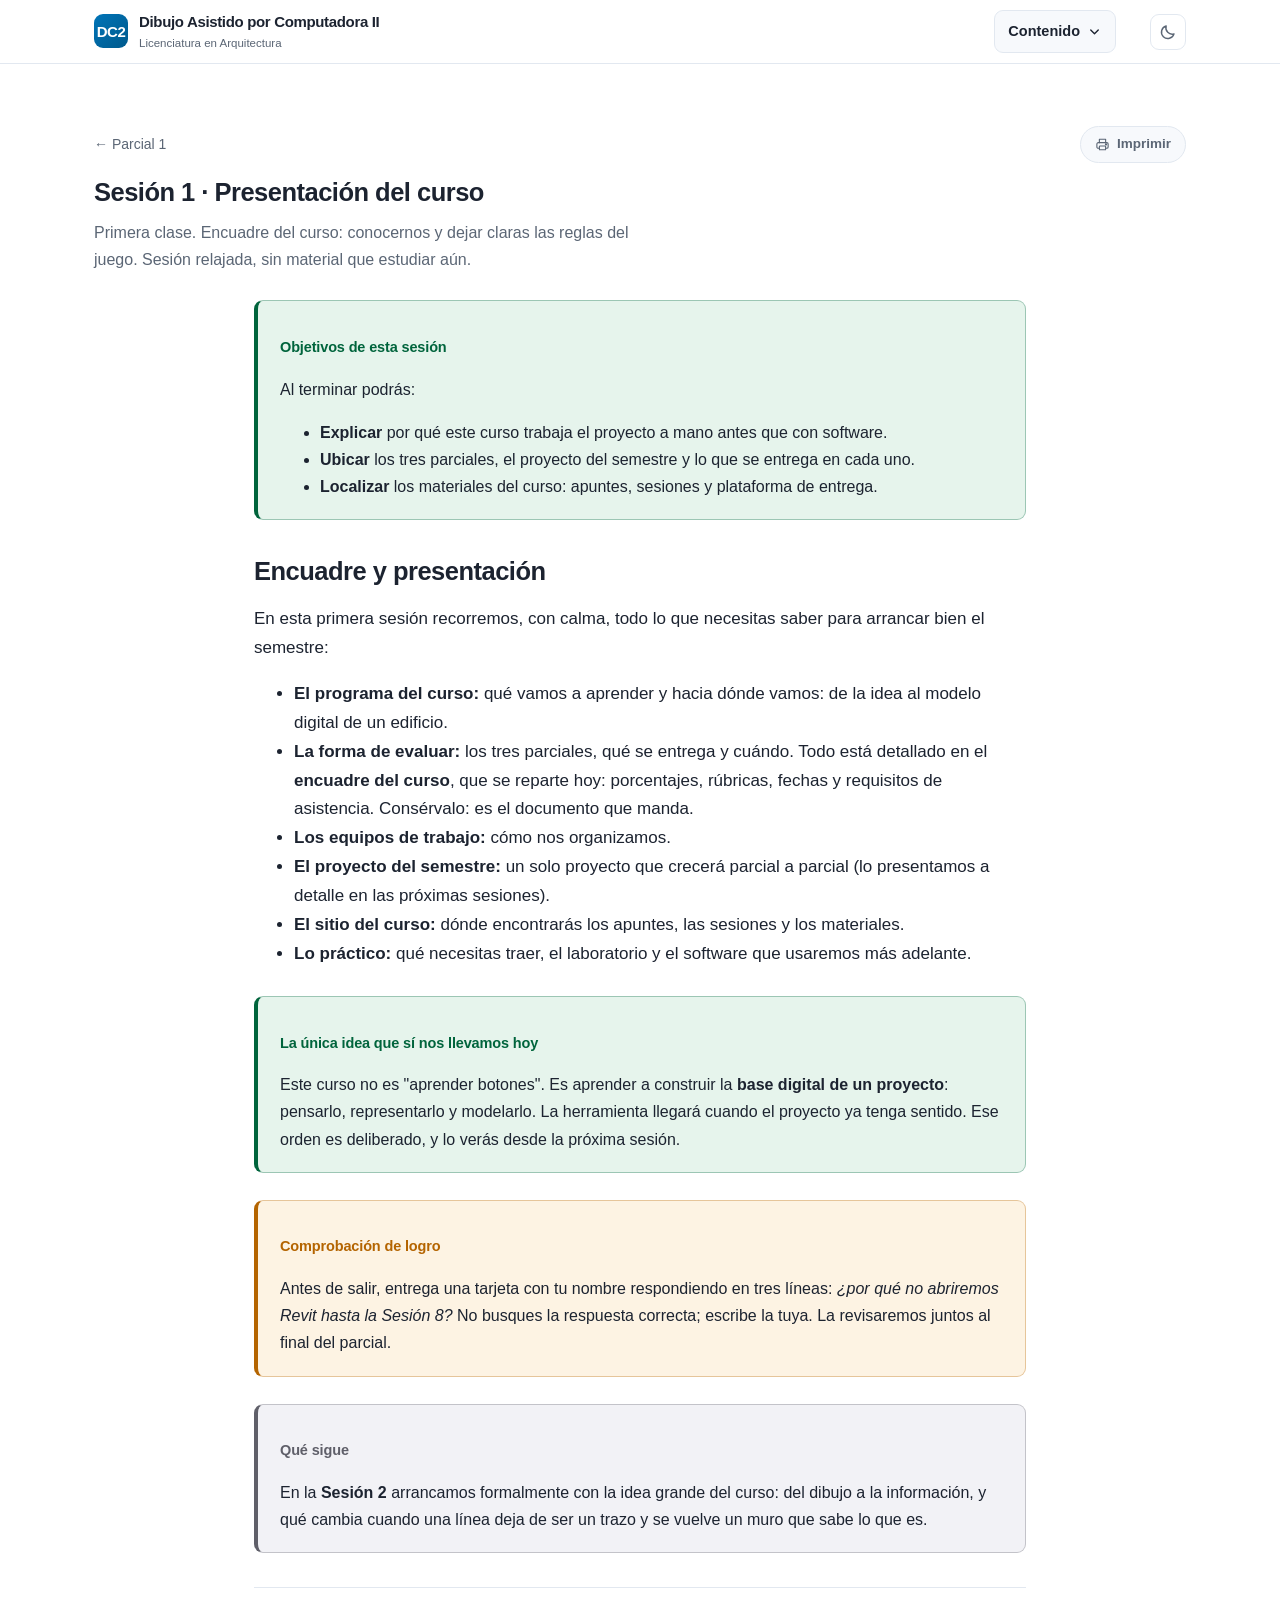
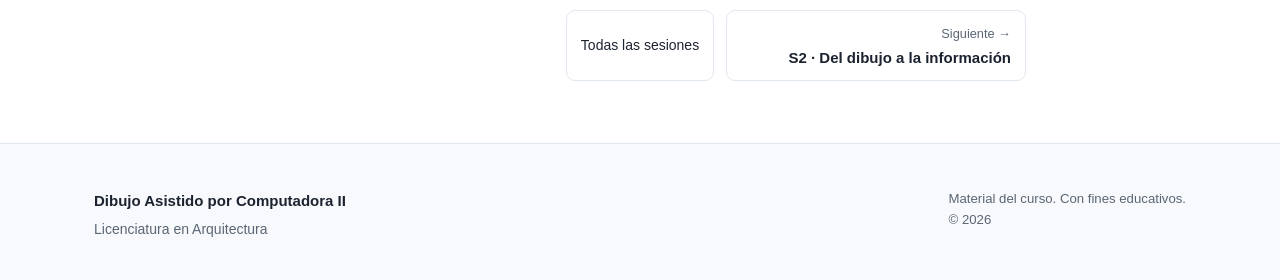
==== commit 787a5705: "se agregaron imagenes expo en S2" ====
--- a/temas/sesion-1.html
+++ b/temas/sesion-1.html
@@ -38,7 +38,20 @@
 <main>
 <section class="seccion">
   <div class="contenedor parcial-cab">
-    <a class="volver" href="../parcial-1.html">&larr; Parcial 1</a>
+    <div class="cab-acciones">
+      <a class="volver" href="../parcial-1.html">&larr; Parcial 1</a>
+      <button class="imprimir-btn" type="button" data-imprimir hidden
+              title="Imprimir esta sesión o guardarla en PDF"
+              aria-label="Imprimir esta sesión o guardarla en PDF">
+        <svg viewBox="0 0 24 24" aria-hidden="true">
+          <path d="M7 9V3.6h10V9"/>
+          <path d="M7 18H5.2A2.2 2.2 0 0 1 3 15.8v-4.6A2.2 2.2 0 0 1 5.2 9h13.6A2.2 2.2 0 0 1 21 11.2v4.6a2.2 2.2 0 0 1-2.2 2.2H17"/>
+          <rect x="7" y="14.4" width="10" height="6" rx="1"/>
+          <circle cx="17.6" cy="11.9" r=".9"/>
+        </svg>
+        <span>Imprimir</span>
+      </button>
+    </div>
     <h1>Sesión 1 · Presentación del curso</h1>
     <p class="parcial-desc">Primera clase. Encuadre del curso: conocernos y dejar claras las reglas del juego. Sesión relajada, sin material que estudiar aún.</p>
   </div>
--- a/assets/css/estilos.css
+++ b/assets/css/estilos.css
@@ -986,3 +986,74 @@
   border-radius: 0 var(--radio-sm, 6px) var(--radio-sm, 6px) 0;
   font-size: 15.2px;
 }
+
+/* ===================================================================
+   Cabecera de sesión: volver + imprimir
+   =================================================================== */
+.cab-acciones {
+  display: flex; align-items: center; justify-content: space-between;
+  gap: 14px; flex-wrap: wrap; margin-bottom: 14px;
+}
+.cab-acciones .volver { margin-bottom: 0; }
+
+.imprimir-btn {
+  display: inline-flex; align-items: center; gap: 7px;
+  font: inherit; font-size: 13.5px; font-weight: 600;
+  color: var(--texto-suave); background: var(--fondo-alt);
+  border: 1px solid var(--borde); border-radius: 999px;
+  padding: 6px 14px; cursor: pointer;
+  transition: border-color .16s ease, color .16s ease, background-color .16s ease;
+}
+.imprimir-btn:hover {
+  color: var(--azul-oscuro);
+  border-color: color-mix(in srgb, var(--azul-medio) 42%, var(--fondo));
+  background: var(--azul-claro);
+}
+.imprimir-btn:focus-visible { outline: 2px solid var(--azul-medio); outline-offset: 2px; }
+/* Nace oculto y solo lo muestra el JS: sin scripts, imprimir se hace con Ctrl+P */
+.imprimir-btn[hidden] { display: none; }
+.imprimir-btn svg {
+  width: 15px; height: 15px; flex-shrink: 0;
+  fill: none; stroke: currentColor; stroke-width: 1.8;
+  stroke-linecap: round; stroke-linejoin: round;
+}
+@media (max-width: 520px) { .imprimir-btn span { display: none; } .imprimir-btn { padding: 7px 9px; } }
+
+/* ===================================================================
+   Impresión de una sesión
+   Se fuerza la paleta clara (aunque el usuario tenga el tema oscuro),
+   se ocultan los elementos de navegación y se evita partir cajas.
+   =================================================================== */
+@media print {
+  :root, [data-tema="oscuro"] {
+    --texto: #111; --texto-suave: #444; --borde: #bbb;
+    --fondo: #fff; --fondo-alt: #fff; --tarjeta: #fff;
+    --azul-oscuro: #14456b; --azul-medio: #1d5f94; --azul-claro: #eef4fa;
+    --verde: #14503a; --verde-claro: #eef6f1;
+    --gris-azul: #3c4a58; --gris-azul-claro: #f0f3f6;
+    --gris-calido: #4a4a52; --gris-calido-claro: #f4f4f6;
+    --morado: #4a1264; --morado-claro: #f4eef8;
+    --naranja: #8a4d00; --naranja-claro: #fbf3e7;
+    --rojo: #8c1717; --rojo-claro: #fbeef0;
+    --sombra: none; --sombra-hover: none; --brillo-fig: none;
+  }
+
+  .nav, .pie, .nav-sesiones, .cab-acciones, .menu, .tema-btn { display: none !important; }
+
+  body { background: #fff; font-size: 10.5pt; line-height: 1.5; }
+  .seccion { padding: 0 !important; }
+  .contenedor { max-width: none; padding: 0; }
+
+  /* Nada de elementos partidos entre páginas */
+  .caja, figure, table, .tabla-envoltura, .micrologro { break-inside: avoid; page-break-inside: avoid; }
+  h1, h2, h3 { break-after: avoid; page-break-after: avoid; }
+  h2 { margin-top: 1.4em; }
+  img, svg { max-height: 42vh; }
+
+  .caja, .tabla-envoltura, .micrologro { box-shadow: none; }
+  a { color: inherit; text-decoration: none; }
+
+  /* El título de la sesión encabeza la primera hoja */
+  .parcial-cab h1 { font-size: 20pt; margin-bottom: .3em; }
+  .parcial-desc { font-size: 10.5pt; }
+}
